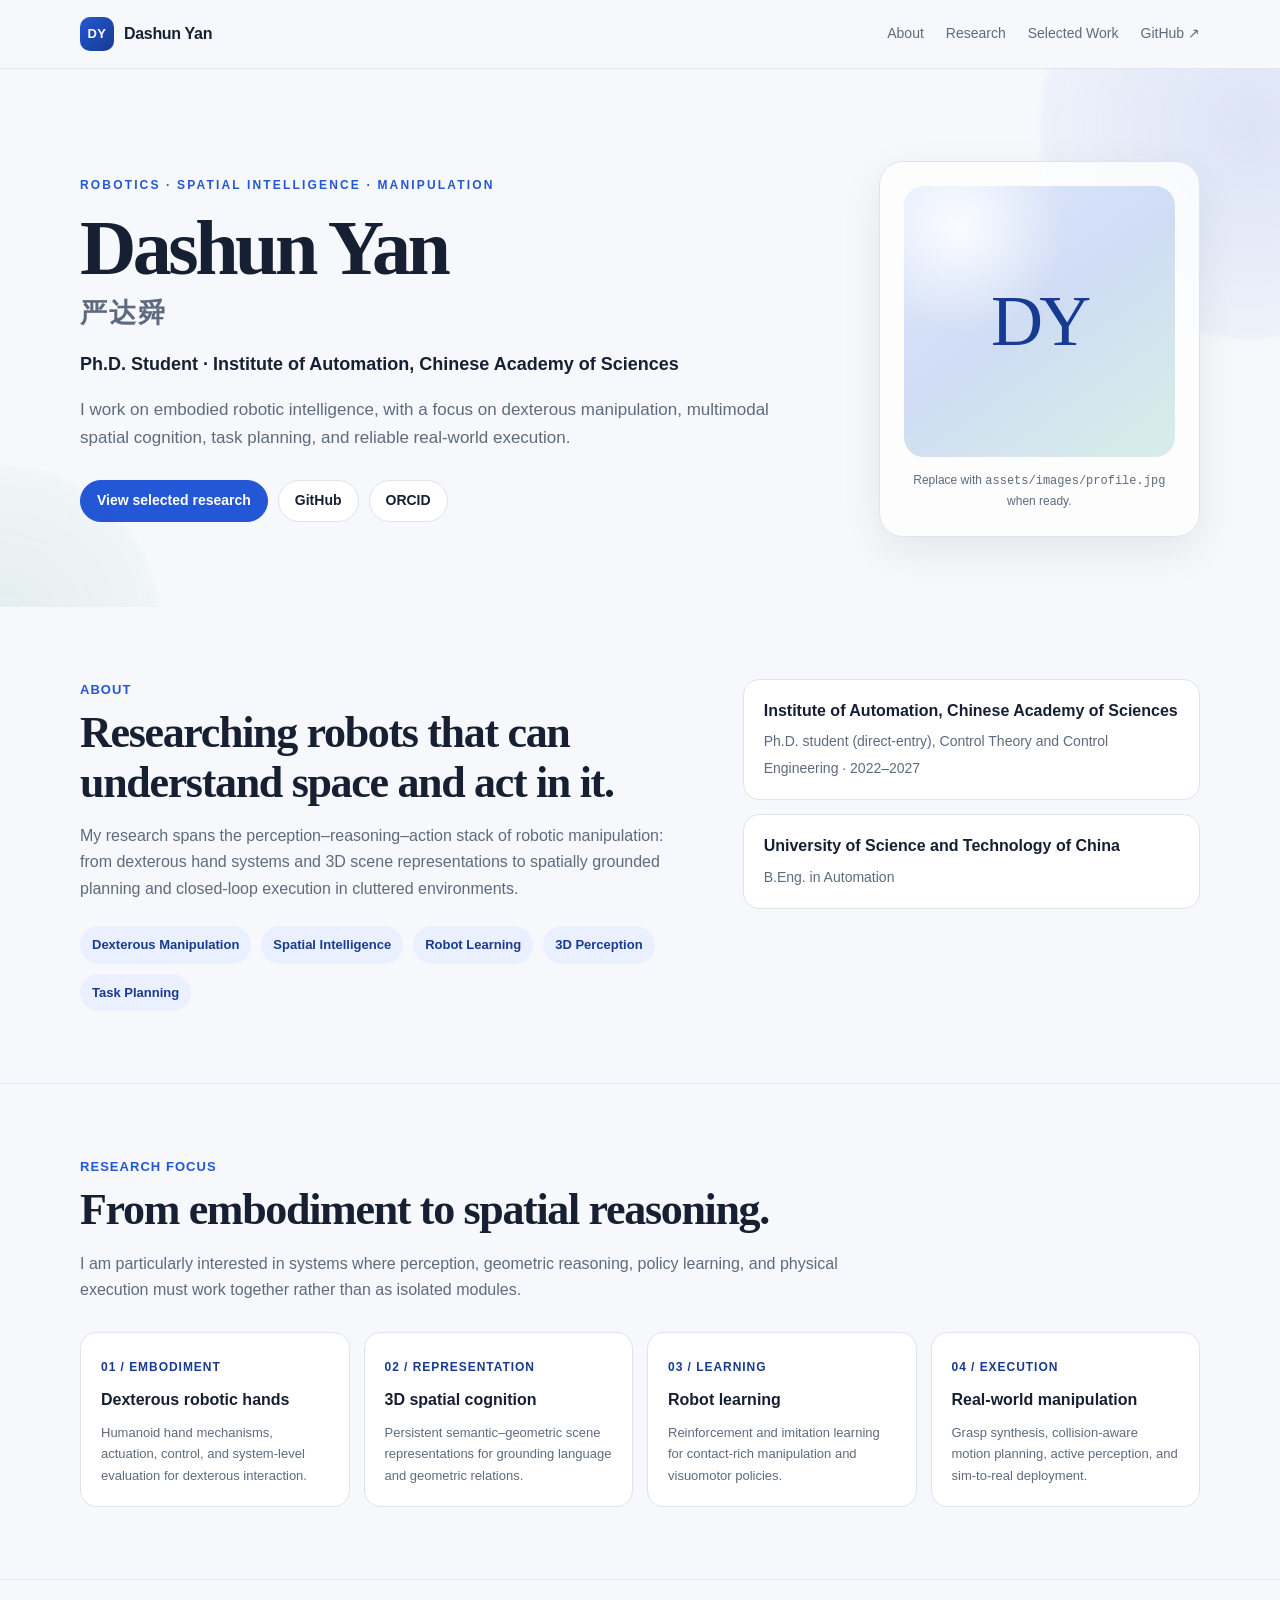
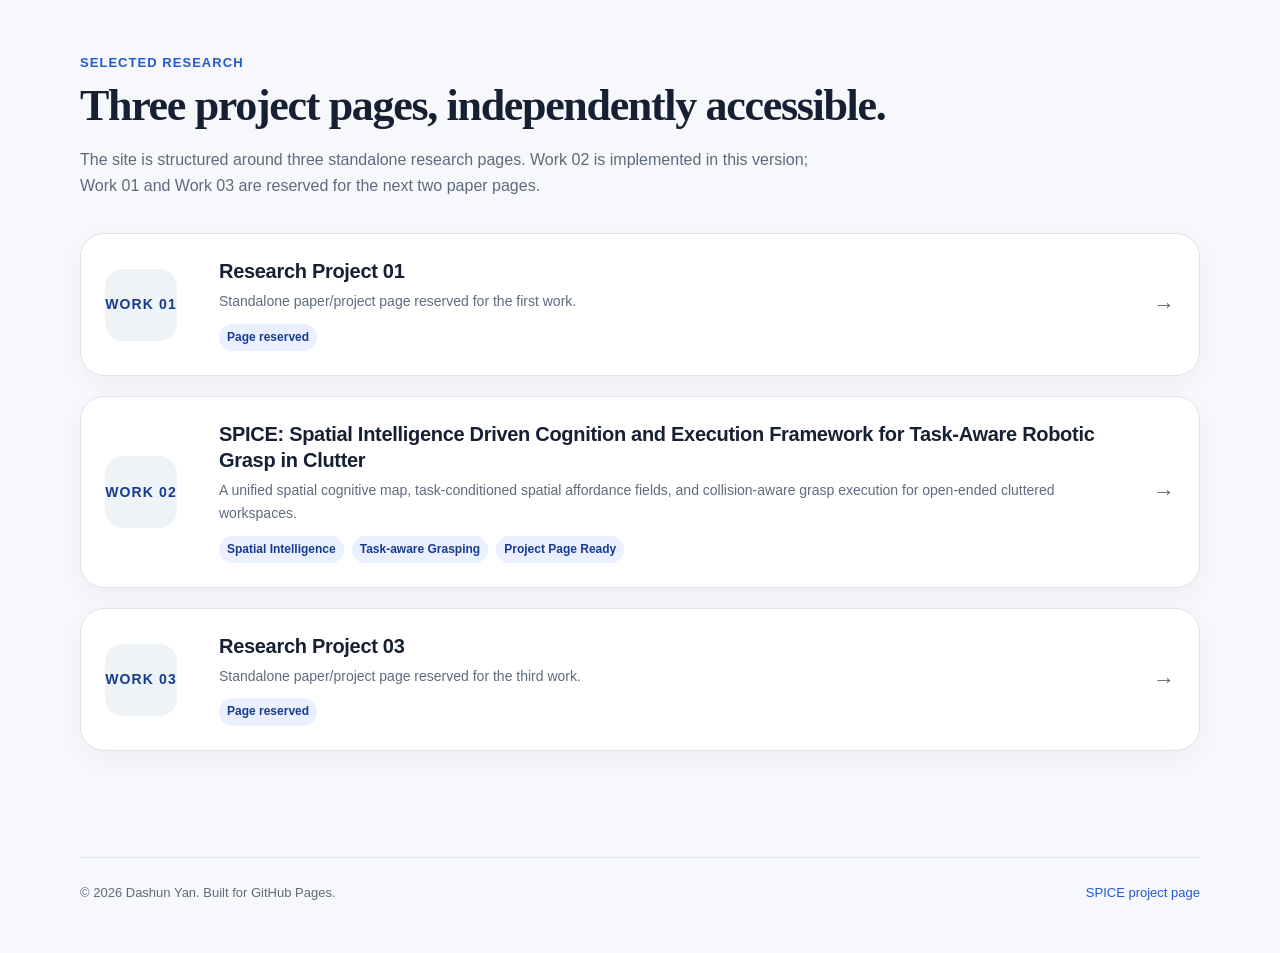
==== index.html @ dc166cf7 "Add files via upload Initial academic homepage deployment" ====
<!DOCTYPE html>
<html lang="en">
<head>
  <meta charset="UTF-8" />
  <meta name="viewport" content="width=device-width, initial-scale=1.0" />

  <!-- Temporary: prevent search engine indexing during anonymous review -->
  <meta name="robots" content="noindex, nofollow">

  <meta name="description" content="Dashun Yan — research in dexterous manipulation, spatial intelligence, and robot learning." />
  <meta name="theme-color" content="#f6f8fb" />
  <title>Dashun Yan | Academic Homepage</title>
  <link rel="stylesheet" href="./assets/css/site.css" />
</head>
<body>
  <a class="skip-link" href="#main">Skip to content</a>

  <header class="site-nav">
    <div class="container nav-inner">
      <a class="brand" href="./" aria-label="Dashun Yan homepage">
        <span class="brand-mark">DY</span>
        <span>Dashun Yan</span>
      </a>
      <nav class="nav-links" aria-label="Primary navigation">
        <a href="#about">About</a>
        <a href="#research">Research</a>
        <a href="#works">Selected Work</a>
        <a class="keep-mobile" href="https://github.com/empty917" target="_blank" rel="noreferrer">GitHub ↗</a>
      </nav>
    </div>
  </header>

  <main id="main">
    <section class="hero">
      <div class="container hero-grid">
        <div>
          <p class="eyebrow">Robotics · Spatial Intelligence · Manipulation</p>
          <h1>Dashun Yan <span class="cn">严达舜</span></h1>
          <p class="hero-role">Ph.D. Student · Institute of Automation, Chinese Academy of Sciences</p>
          <p class="hero-copy">
            I work on embodied robotic intelligence, with a focus on dexterous manipulation,
            multimodal spatial cognition, task planning, and reliable real-world execution.
          </p>
          <div class="hero-actions">
            <a class="button primary" href="#works">View selected research</a>
            <a class="button" href="https://github.com/empty917" target="_blank" rel="noreferrer">GitHub</a>
            <a class="button" href="https://orcid.org/0009-0000-4304-4343" target="_blank" rel="noreferrer">ORCID</a>
          </div>
        </div>
        <aside class="hero-card" aria-label="Profile image placeholder">
          <div class="profile-placeholder" aria-hidden="true">DY</div>
          <small>Replace with <code>assets/images/profile.jpg</code> when ready.</small>
        </aside>
      </div>
    </section>

    <section class="section" id="about">
      <div class="container two-col">
        <div>
          <p class="section-kicker">About</p>
          <h2>Researching robots that can understand space and act in it.</h2>
          <p class="section-intro">
            My research spans the perception–reasoning–action stack of robotic manipulation:
            from dexterous hand systems and 3D scene representations to spatially grounded planning
            and closed-loop execution in cluttered environments.
          </p>
          <div class="pill-row" aria-label="Research interests">
            <span class="pill">Dexterous Manipulation</span>
            <span class="pill">Spatial Intelligence</span>
            <span class="pill">Robot Learning</span>
            <span class="pill">3D Perception</span>
            <span class="pill">Task Planning</span>
          </div>
        </div>
        <div class="info-list" aria-label="Education">
          <div class="info-item">
            <strong>Institute of Automation, Chinese Academy of Sciences</strong>
            <span>Ph.D. student (direct-entry), Control Theory and Control Engineering · 2022–2027</span>
          </div>
          <div class="info-item">
            <strong>University of Science and Technology of China</strong>
            <span>B.Eng. in Automation</span>
          </div>
        </div>
      </div>
    </section>

    <section class="section" id="research">
      <div class="container">
        <p class="section-kicker">Research focus</p>
        <h2>From embodiment to spatial reasoning.</h2>
        <p class="section-intro">
          I am particularly interested in systems where perception, geometric reasoning, policy learning,
          and physical execution must work together rather than as isolated modules.
        </p>
        <div class="module-grid">
          <article class="module-card">
            <span class="tag">01 / EMBODIMENT</span>
            <h3>Dexterous robotic hands</h3>
            <p>Humanoid hand mechanisms, actuation, control, and system-level evaluation for dexterous interaction.</p>
          </article>
          <article class="module-card">
            <span class="tag">02 / REPRESENTATION</span>
            <h3>3D spatial cognition</h3>
            <p>Persistent semantic–geometric scene representations for grounding language and geometric relations.</p>
          </article>
          <article class="module-card">
            <span class="tag">03 / LEARNING</span>
            <h3>Robot learning</h3>
            <p>Reinforcement and imitation learning for contact-rich manipulation and visuomotor policies.</p>
          </article>
          <article class="module-card">
            <span class="tag">04 / EXECUTION</span>
            <h3>Real-world manipulation</h3>
            <p>Grasp synthesis, collision-aware motion planning, active perception, and sim-to-real deployment.</p>
          </article>
        </div>
      </div>
    </section>

    <section class="section" id="works">
      <div class="container">
        <p class="section-kicker">Selected research</p>
        <h2>Three project pages, independently accessible.</h2>
        <p class="section-intro">
          The site is structured around three standalone research pages. Work 02 is implemented in this version;
          Work 01 and Work 03 are reserved for the next two paper pages.
        </p>

        <div class="work-grid">
          <a class="work-card" href="./projects/work1/">
            <div class="work-index">WORK 01</div>
            <div>
              <h3>Research Project 01</h3>
              <p>Standalone paper/project page reserved for the first work.</p>
              <div class="work-meta"><span>Page reserved</span></div>
            </div>
            <div class="arrow">→</div>
          </a>

          <a class="work-card" href="./projects/spice/">
            <div class="work-index">WORK 02</div>
            <div>
              <h3>SPICE: Spatial Intelligence Driven Cognition and Execution Framework for Task-Aware Robotic Grasp in Clutter</h3>
              <p>A unified spatial cognitive map, task-conditioned spatial affordance fields, and collision-aware grasp execution for open-ended cluttered workspaces.</p>
              <div class="work-meta"><span>Spatial Intelligence</span><span>Task-aware Grasping</span><span>Project Page Ready</span></div>
            </div>
            <div class="arrow">→</div>
          </a>

          <a class="work-card" href="./projects/work3/">
            <div class="work-index">WORK 03</div>
            <div>
              <h3>Research Project 03</h3>
              <p>Standalone paper/project page reserved for the third work.</p>
              <div class="work-meta"><span>Page reserved</span></div>
            </div>
            <div class="arrow">→</div>
          </a>
        </div>
      </div>
    </section>
  </main>

  <footer>
    <div class="container footer-row">
      <span>© <span data-year></span> Dashun Yan. Built for GitHub Pages.</span>
      <span><a href="./projects/spice/">SPICE project page</a></span>
    </div>
  </footer>
  <script src="./assets/js/site.js"></script>
</body>
</html>
---- assets/css/site.css ----
:root {
  --bg: #f6f8fb;
  --surface: #ffffff;
  --surface-soft: #eef3f8;
  --text: #172033;
  --muted: #5e6b7e;
  --line: #dce4ee;
  --accent: #2457d6;
  --accent-2: #173b91;
  --accent-soft: #eaf0ff;
  --success: #167a63;
  --shadow: 0 14px 40px rgba(23, 32, 51, 0.08);
  --radius-lg: 24px;
  --radius-md: 16px;
  --radius-sm: 11px;
  --container: 1120px;
}

* { box-sizing: border-box; }
html { scroll-behavior: smooth; }
body {
  margin: 0;
  font-family: Inter, ui-sans-serif, -apple-system, BlinkMacSystemFont, "Segoe UI", Roboto, Helvetica, Arial, sans-serif;
  color: var(--text);
  background: var(--bg);
  line-height: 1.65;
  -webkit-font-smoothing: antialiased;
}
img, video { max-width: 100%; }
a { color: inherit; }
button, input, textarea, select { font: inherit; }

.container {
  width: min(calc(100% - 40px), var(--container));
  margin: 0 auto;
}

.skip-link {
  position: absolute;
  left: -9999px;
  top: auto;
}
.skip-link:focus {
  left: 16px;
  top: 16px;
  z-index: 9999;
  background: var(--surface);
  padding: 10px 14px;
  border-radius: 8px;
  box-shadow: var(--shadow);
}

.site-nav {
  position: sticky;
  top: 0;
  z-index: 100;
  backdrop-filter: blur(16px);
  -webkit-backdrop-filter: blur(16px);
  background: rgba(246, 248, 251, 0.84);
  border-bottom: 1px solid rgba(220, 228, 238, 0.88);
}
.nav-inner {
  min-height: 68px;
  display: flex;
  align-items: center;
  justify-content: space-between;
  gap: 20px;
}
.brand {
  display: inline-flex;
  align-items: center;
  gap: 10px;
  text-decoration: none;
  font-weight: 760;
  letter-spacing: -0.02em;
}
.brand-mark {
  width: 34px;
  height: 34px;
  display: grid;
  place-items: center;
  border-radius: 10px;
  color: white;
  background: linear-gradient(135deg, var(--accent), var(--accent-2));
  font-size: 13px;
  letter-spacing: 0.04em;
}
.nav-links {
  display: flex;
  align-items: center;
  gap: 22px;
  font-size: 14px;
  color: var(--muted);
}
.nav-links a { text-decoration: none; }
.nav-links a:hover { color: var(--text); }

.hero {
  position: relative;
  overflow: hidden;
  padding: 92px 0 70px;
}
.hero::before,
.hero::after {
  content: "";
  position: absolute;
  border-radius: 999px;
  filter: blur(2px);
  pointer-events: none;
}
.hero::before {
  width: 420px;
  height: 420px;
  right: -180px;
  top: -150px;
  background: radial-gradient(circle, rgba(36,87,214,.12), rgba(36,87,214,0));
}
.hero::after {
  width: 320px;
  height: 320px;
  left: -160px;
  bottom: -180px;
  background: radial-gradient(circle, rgba(22,122,99,.08), rgba(22,122,99,0));
}
.hero-grid {
  position: relative;
  display: grid;
  grid-template-columns: minmax(0, 1.6fr) minmax(260px, .7fr);
  gap: 64px;
  align-items: center;
}
.eyebrow {
  margin: 0 0 14px;
  text-transform: uppercase;
  font-size: 12px;
  font-weight: 800;
  letter-spacing: .18em;
  color: var(--accent);
}
.hero h1 {
  margin: 0;
  font-family: Georgia, "Times New Roman", serif;
  font-size: clamp(46px, 6.2vw, 78px);
  line-height: .98;
  letter-spacing: -.045em;
  font-weight: 700;
}
.hero h1 .cn {
  display: block;
  margin-top: 14px;
  font-family: Inter, ui-sans-serif, sans-serif;
  font-size: .34em;
  letter-spacing: .08em;
  color: var(--muted);
  font-weight: 650;
}
.hero-role {
  margin: 24px 0 0;
  font-size: 18px;
  color: var(--text);
  font-weight: 620;
}
.hero-copy {
  max-width: 720px;
  margin: 16px 0 0;
  color: var(--muted);
  font-size: 17px;
}
.hero-actions {
  display: flex;
  flex-wrap: wrap;
  gap: 10px;
  margin-top: 28px;
}
.button {
  display: inline-flex;
  align-items: center;
  justify-content: center;
  gap: 8px;
  min-height: 42px;
  padding: 0 16px;
  border-radius: 999px;
  border: 1px solid var(--line);
  background: var(--surface);
  color: var(--text);
  text-decoration: none;
  font-size: 14px;
  font-weight: 650;
  transition: transform .18s ease, box-shadow .18s ease, border-color .18s ease;
}
.button:hover {
  transform: translateY(-1px);
  box-shadow: 0 8px 24px rgba(23,32,51,.08);
  border-color: #c6d2e0;
}
.button.primary {
  color: white;
  border-color: var(--accent);
  background: var(--accent);
}
.hero-card {
  padding: 24px;
  border: 1px solid var(--line);
  border-radius: var(--radius-lg);
  background: rgba(255,255,255,.8);
  box-shadow: var(--shadow);
}
.profile-placeholder {
  aspect-ratio: 1;
  display: grid;
  place-items: center;
  border-radius: 20px;
  background:
    radial-gradient(circle at 20% 15%, rgba(255,255,255,.88), transparent 34%),
    linear-gradient(145deg, #dfe9ff, #cfdcf3 48%, #d8eee8);
  color: var(--accent-2);
  font-family: Georgia, "Times New Roman", serif;
  font-size: 72px;
  letter-spacing: -.05em;
  user-select: none;
}
.hero-card small {
  display: block;
  margin-top: 14px;
  color: var(--muted);
  font-size: 12px;
  text-align: center;
}

.section { padding: 72px 0; }
.section + .section { border-top: 1px solid rgba(220,228,238,.82); }
.section-kicker {
  color: var(--accent);
  font-weight: 760;
  font-size: 13px;
  letter-spacing: .08em;
  text-transform: uppercase;
  margin: 0 0 8px;
}
.section h2 {
  margin: 0;
  font-family: Georgia, "Times New Roman", serif;
  font-size: clamp(32px, 4vw, 44px);
  letter-spacing: -.03em;
  line-height: 1.12;
}
.section-intro {
  max-width: 760px;
  margin: 16px 0 0;
  color: var(--muted);
  font-size: 16px;
}

.pill-row {
  display: flex;
  flex-wrap: wrap;
  gap: 10px;
  margin-top: 24px;
}
.pill {
  padding: 8px 12px;
  border-radius: 999px;
  background: var(--accent-soft);
  color: var(--accent-2);
  font-size: 13px;
  font-weight: 680;
}

.two-col {
  display: grid;
  grid-template-columns: 1.15fr .85fr;
  gap: 44px;
  align-items: start;
}
.info-list {
  display: grid;
  gap: 14px;
}
.info-item {
  padding: 18px 20px;
  border: 1px solid var(--line);
  background: var(--surface);
  border-radius: var(--radius-md);
}
.info-item strong { display: block; margin-bottom: 4px; }
.info-item span { color: var(--muted); font-size: 14px; }

.work-grid {
  display: grid;
  gap: 20px;
  margin-top: 34px;
}
.work-card {
  display: grid;
  grid-template-columns: 92px 1fr auto;
  gap: 22px;
  align-items: center;
  padding: 24px;
  background: var(--surface);
  border: 1px solid var(--line);
  border-radius: var(--radius-lg);
  box-shadow: 0 8px 26px rgba(23,32,51,.04);
  text-decoration: none;
  transition: transform .18s ease, box-shadow .18s ease, border-color .18s ease;
}
.work-card:hover {
  transform: translateY(-2px);
  border-color: #b9c8db;
  box-shadow: var(--shadow);
}
.work-index {
  width: 72px;
  height: 72px;
  display: grid;
  place-items: center;
  border-radius: 18px;
  background: var(--surface-soft);
  color: var(--accent-2);
  font-weight: 820;
  font-size: 14px;
  letter-spacing: .08em;
}
.work-card h3 {
  margin: 0 0 6px;
  font-size: 20px;
  line-height: 1.3;
  letter-spacing: -.015em;
}
.work-card p {
  margin: 0;
  color: var(--muted);
  font-size: 14px;
}
.work-meta {
  display: flex;
  flex-wrap: wrap;
  gap: 8px;
  margin-top: 10px;
}
.work-meta span {
  font-size: 12px;
  color: var(--accent-2);
  background: var(--accent-soft);
  border-radius: 999px;
  padding: 4px 8px;
  font-weight: 680;
}
.arrow {
  font-size: 22px;
  color: var(--muted);
}

footer {
  padding: 34px 0 50px;
  color: var(--muted);
  font-size: 13px;
}
.footer-row {
  display: flex;
  justify-content: space-between;
  align-items: center;
  gap: 20px;
  border-top: 1px solid var(--line);
  padding-top: 24px;
}
.footer-row a { color: var(--accent); text-decoration: none; }

/* Project pages */
.project-page { background: #f8fafc; }
.project-hero {
  padding: 76px 0 42px;
  text-align: center;
}
.project-hero .project-label {
  color: var(--accent);
  text-transform: uppercase;
  letter-spacing: .16em;
  font-size: 12px;
  font-weight: 800;
}
.project-title {
  max-width: 980px;
  margin: 16px auto 0;
  font-family: Georgia, "Times New Roman", serif;
  font-size: clamp(40px, 5.5vw, 68px);
  line-height: 1.02;
  letter-spacing: -.045em;
}
.project-subtitle {
  max-width: 820px;
  margin: 20px auto 0;
  color: var(--muted);
  font-size: 18px;
}
.project-authors {
  margin: 20px auto 0;
  font-size: 15px;
  color: var(--text);
  font-weight: 650;
}
.project-links {
  margin-top: 24px;
  display: flex;
  flex-wrap: wrap;
  justify-content: center;
  gap: 10px;
}

.figure-card {
  margin-top: 32px;
  padding: 14px;
  background: var(--surface);
  border: 1px solid var(--line);
  border-radius: var(--radius-lg);
  box-shadow: var(--shadow);
}
.figure-card img {
  display: block;
  width: 100%;
  border-radius: 14px;
  background: white;
  cursor: zoom-in;
}
.figure-caption {
  margin: 12px 4px 2px;
  font-size: 13px;
  color: var(--muted);
}

.metric-grid {
  display: grid;
  grid-template-columns: repeat(4, minmax(0,1fr));
  gap: 14px;
  margin-top: 28px;
}
.metric {
  padding: 20px;
  border-radius: var(--radius-md);
  border: 1px solid var(--line);
  background: var(--surface);
}
.metric strong {
  display: block;
  color: var(--accent-2);
  font-size: 30px;
  letter-spacing: -.035em;
  line-height: 1;
}
.metric span {
  display: block;
  margin-top: 8px;
  font-size: 12px;
  color: var(--muted);
  text-transform: uppercase;
  letter-spacing: .08em;
  font-weight: 720;
}

.module-grid {
  display: grid;
  grid-template-columns: repeat(4, minmax(0,1fr));
  gap: 14px;
  margin-top: 28px;
}
.module-card {
  padding: 20px;
  border-radius: var(--radius-md);
  border: 1px solid var(--line);
  background: var(--surface);
}
.module-card .tag {
  display: inline-block;
  margin-bottom: 10px;
  color: var(--accent-2);
  font-size: 12px;
  font-weight: 800;
  letter-spacing: .08em;
}
.module-card h3 { margin: 0 0 8px; font-size: 16px; }
.module-card p { margin: 0; color: var(--muted); font-size: 13px; }

.split-content {
  display: grid;
  grid-template-columns: minmax(0, 1fr) minmax(0, 1fr);
  gap: 28px;
  align-items: center;
  margin-top: 28px;
}
.split-content .copy p { color: var(--muted); }

.video-grid {
  display: grid;
  gap: 14px;
  margin-top: 28px;
}
.video-grid.cols-3 { grid-template-columns: repeat(3, minmax(0, 1fr)); }
.video-grid.cols-4 { grid-template-columns: repeat(4, minmax(0, 1fr)); }
.video-grid.cols-2 { grid-template-columns: repeat(2, minmax(0, 1fr)); }
.video-card {
  position: relative;
  min-width: 0;
  overflow: hidden;
  border: 1px solid var(--line);
  background: #111827;
  border-radius: 14px;
  aspect-ratio: 16 / 10;
}
.video-card video {
  display: block;
  width: 100%;
  height: 100%;
  object-fit: cover;
  background: #111827;
}
.video-placeholder {
  position: absolute;
  inset: 0;
  display: flex;
  flex-direction: column;
  align-items: center;
  justify-content: center;
  gap: 10px;
  padding: 18px;
  text-align: center;
  background:
    radial-gradient(circle at 20% 10%, rgba(56,92,184,.35), transparent 32%),
    linear-gradient(145deg, #1b2435, #111827);
  color: #e7edf7;
  pointer-events: none;
}
.video-placeholder .play {
  width: 44px;
  height: 44px;
  display: grid;
  place-items: center;
  border-radius: 999px;
  border: 1px solid rgba(255,255,255,.2);
  background: rgba(255,255,255,.08);
  font-size: 15px;
}
.video-placeholder strong { font-size: 13px; }
.video-placeholder small { color: #aeb9cc; font-size: 11px; }
.video-card.has-video .video-placeholder { display: none; }
.video-card.has-video { background: black; }
.video-card figcaption {
  position: absolute;
  left: 10px;
  right: 10px;
  bottom: 10px;
  padding: 6px 8px;
  border-radius: 8px;
  background: rgba(0,0,0,.54);
  color: white;
  font-size: 11px;
  opacity: 0;
  transition: opacity .18s ease;
  pointer-events: none;
}
.video-card.has-video:hover figcaption { opacity: 1; }

.note-box {
  margin-top: 20px;
  padding: 16px 18px;
  border-left: 3px solid var(--accent);
  border-radius: 0 var(--radius-sm) var(--radius-sm) 0;
  background: var(--accent-soft);
  color: #3b4a64;
  font-size: 13px;
}

.lightbox {
  position: fixed;
  inset: 0;
  z-index: 999;
  display: none;
  align-items: center;
  justify-content: center;
  padding: 24px;
  background: rgba(7, 12, 22, .9);
}
.lightbox.open { display: flex; }
.lightbox img {
  max-width: min(96vw, 1800px);
  max-height: 90vh;
  object-fit: contain;
  border-radius: 10px;
  background: white;
}
.lightbox-close {
  position: absolute;
  right: 24px;
  top: 20px;
  width: 42px;
  height: 42px;
  border: 1px solid rgba(255,255,255,.25);
  border-radius: 999px;
  background: rgba(255,255,255,.08);
  color: white;
  cursor: pointer;
}

.coming-soon {
  min-height: calc(100vh - 68px);
  display: grid;
  place-items: center;
  text-align: center;
  padding: 60px 20px;
}
.coming-soon-inner {
  max-width: 680px;
  padding: 40px;
  border: 1px solid var(--line);
  border-radius: var(--radius-lg);
  background: var(--surface);
  box-shadow: var(--shadow);
}
.coming-soon h1 {
  margin: 10px 0 14px;
  font-family: Georgia, "Times New Roman", serif;
  font-size: clamp(38px, 5vw, 56px);
  letter-spacing: -.04em;
}
.coming-soon p { color: var(--muted); }

@media (max-width: 900px) {
  .hero-grid { grid-template-columns: 1fr; gap: 34px; }
  .hero-card { max-width: 340px; }
  .two-col, .split-content { grid-template-columns: 1fr; }
  .module-grid, .metric-grid { grid-template-columns: repeat(2, minmax(0,1fr)); }
  .video-grid.cols-4 { grid-template-columns: repeat(2, minmax(0,1fr)); }
}

@media (max-width: 680px) {
  .container { width: min(calc(100% - 28px), var(--container)); }
  .nav-links a:not(.keep-mobile) { display: none; }
  .hero { padding-top: 68px; }
  .hero h1 { font-size: 50px; }
  .section { padding: 56px 0; }
  .work-card { grid-template-columns: 64px 1fr; gap: 16px; padding: 18px; }
  .work-index { width: 58px; height: 58px; border-radius: 14px; }
  .work-card .arrow { display: none; }
  .module-grid, .metric-grid { grid-template-columns: 1fr 1fr; }
  .video-grid.cols-3, .video-grid.cols-4, .video-grid.cols-2 { grid-template-columns: 1fr; }
  .project-hero { padding-top: 58px; }
  .footer-row { flex-direction: column; align-items: flex-start; }
}

@media (prefers-reduced-motion: reduce) {
  *, *::before, *::after { scroll-behavior: auto !important; transition: none !important; }
}
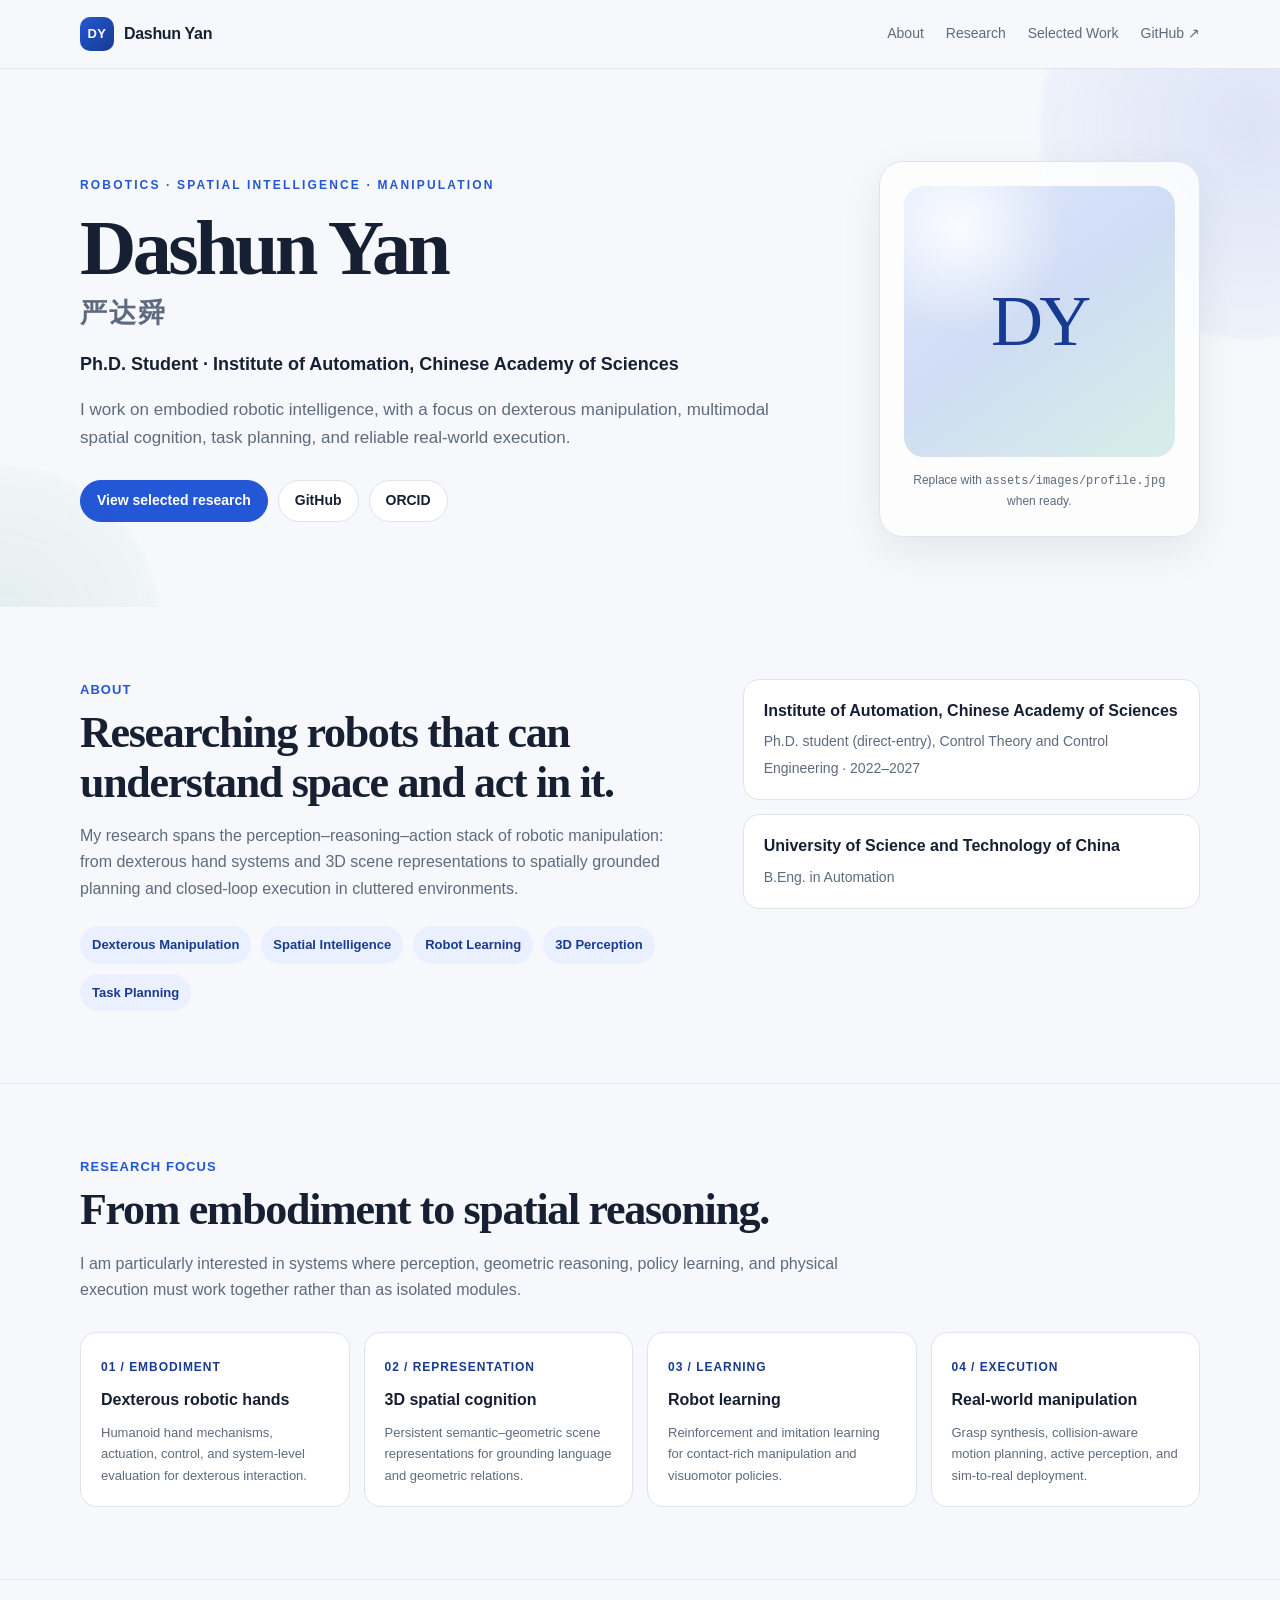
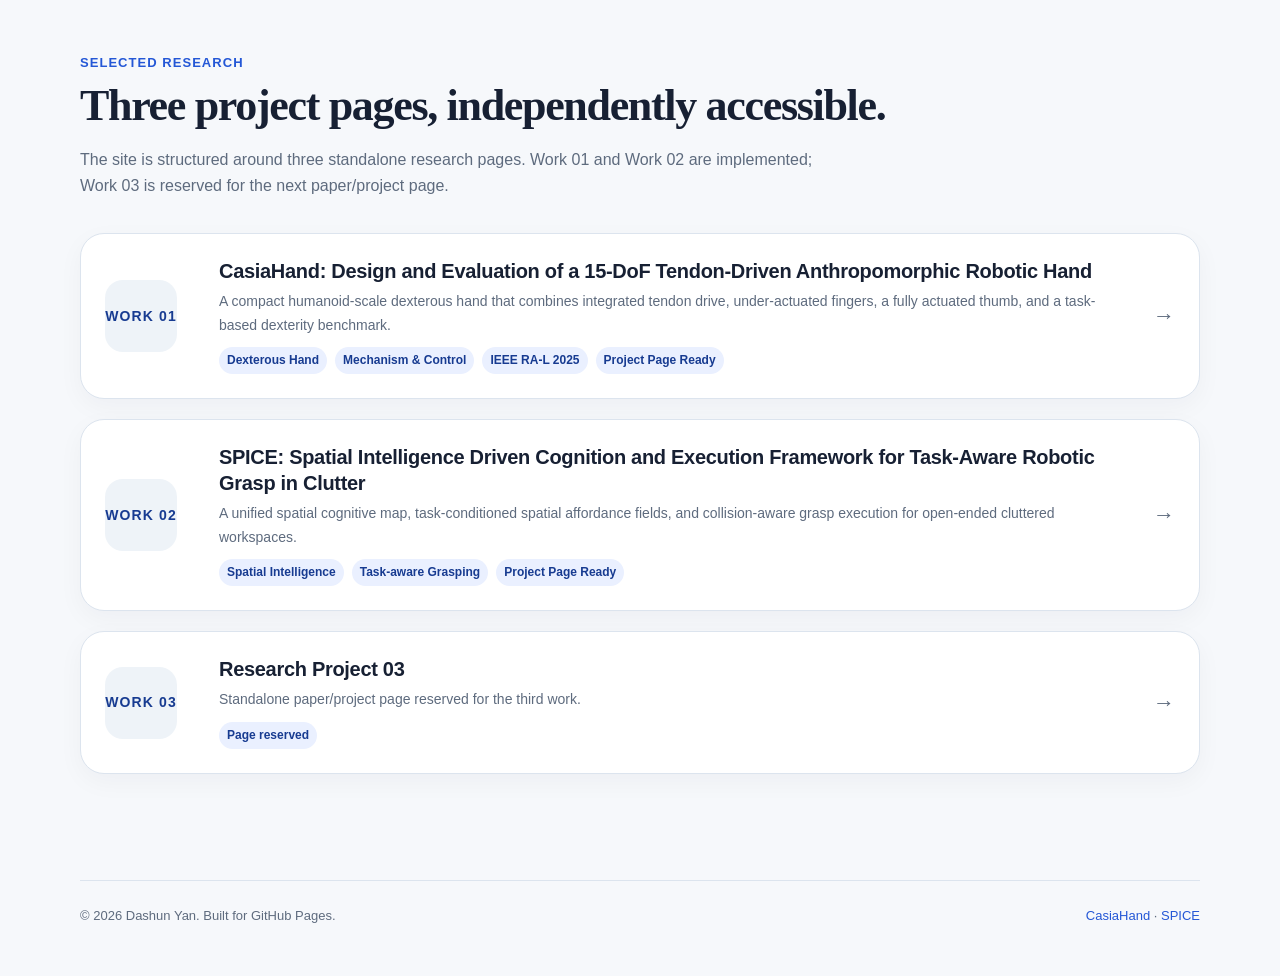
==== commit da880c95: "Add files via upload academic_homepage_v2" ====
--- a/index.html
+++ b/index.html
@@ -3,10 +3,6 @@
 <head>
   <meta charset="UTF-8" />
   <meta name="viewport" content="width=device-width, initial-scale=1.0" />
-
-  <!-- Temporary: prevent search engine indexing during anonymous review -->
-  <meta name="robots" content="noindex, nofollow">
-
   <meta name="description" content="Dashun Yan — research in dexterous manipulation, spatial intelligence, and robot learning." />
   <meta name="theme-color" content="#f6f8fb" />
   <title>Dashun Yan | Academic Homepage</title>
@@ -123,17 +119,17 @@
         <p class="section-kicker">Selected research</p>
         <h2>Three project pages, independently accessible.</h2>
         <p class="section-intro">
-          The site is structured around three standalone research pages. Work 02 is implemented in this version;
-          Work 01 and Work 03 are reserved for the next two paper pages.
+          The site is structured around three standalone research pages. Work 01 and Work 02 are implemented;
+          Work 03 is reserved for the next paper/project page.
         </p>
 
         <div class="work-grid">
           <a class="work-card" href="./projects/work1/">
             <div class="work-index">WORK 01</div>
             <div>
-              <h3>Research Project 01</h3>
-              <p>Standalone paper/project page reserved for the first work.</p>
-              <div class="work-meta"><span>Page reserved</span></div>
+              <h3>CasiaHand: Design and Evaluation of a 15-DoF Tendon-Driven Anthropomorphic Robotic Hand</h3>
+              <p>A compact humanoid-scale dexterous hand that combines integrated tendon drive, under-actuated fingers, a fully actuated thumb, and a task-based dexterity benchmark.</p>
+              <div class="work-meta"><span>Dexterous Hand</span><span>Mechanism &amp; Control</span><span>IEEE RA-L 2025</span><span>Project Page Ready</span></div>
             </div>
             <div class="arrow">→</div>
           </a>
@@ -165,7 +161,7 @@
   <footer>
     <div class="container footer-row">
       <span>© <span data-year></span> Dashun Yan. Built for GitHub Pages.</span>
-      <span><a href="./projects/spice/">SPICE project page</a></span>
+      <span><a href="./projects/work1/">CasiaHand</a> · <a href="./projects/spice/">SPICE</a></span>
     </div>
   </footer>
   <script src="./assets/js/site.js"></script>
--- a/assets/css/site.css
+++ b/assets/css/site.css
@@ -648,3 +648,149 @@
 @media (prefers-reduced-motion: reduce) {
   *, *::before, *::after { scroll-behavior: auto !important; transition: none !important; }
 }
+
+
+/* v2: CasiaHand project page */
+.project-authors-long {
+  max-width: 1040px;
+  line-height: 1.55;
+  font-weight: 560;
+}
+.project-venue {
+  margin: 9px auto 0;
+  color: var(--muted);
+  font-size: 14px;
+  font-weight: 650;
+}
+.casia-hero {
+  background:
+    radial-gradient(circle at 12% 18%, rgba(36,87,214,.09), transparent 31%),
+    radial-gradient(circle at 88% 8%, rgba(22,122,99,.07), transparent 28%);
+}
+.metric-grid.five { grid-template-columns: repeat(5, minmax(0, 1fr)); }
+.hero-figure-grid,
+.control-media-grid {
+  display: grid;
+  grid-template-columns: repeat(2, minmax(0, 1fr));
+  gap: 18px;
+  margin-top: 28px;
+  align-items: stretch;
+}
+.hero-figure-grid .figure-card,
+.control-media-grid .figure-card { margin-top: 0; }
+.hero-figure-grid .figure-card img {
+  height: 340px;
+  object-fit: contain;
+}
+.control-media-grid .figure-card img {
+  height: 250px;
+  object-fit: contain;
+}
+.feature-grid {
+  display: grid;
+  gap: 14px;
+  margin-top: 28px;
+}
+.feature-grid.three { grid-template-columns: repeat(3, minmax(0, 1fr)); }
+.feature-card {
+  padding: 22px;
+  border: 1px solid var(--line);
+  border-radius: var(--radius-md);
+  background: var(--surface);
+}
+.feature-card .tag {
+  display: inline-block;
+  margin-bottom: 10px;
+  color: var(--accent-2);
+  font-size: 12px;
+  font-weight: 800;
+  letter-spacing: .08em;
+}
+.feature-card h3 { margin: 0 0 8px; font-size: 17px; }
+.feature-card p { margin: 0; color: var(--muted); font-size: 13px; }
+.project-split .copy p:first-child { margin-top: 0; }
+.project-split .copy p:last-child { margin-bottom: 0; }
+.eval-block {
+  margin-top: 36px;
+  padding: 28px;
+  border: 1px solid var(--line);
+  border-radius: var(--radius-lg);
+  background: rgba(255,255,255,.76);
+  box-shadow: 0 8px 28px rgba(23,32,51,.035);
+}
+.eval-copy {
+  display: grid;
+  grid-template-columns: 52px minmax(0, 1fr);
+  gap: 18px;
+  align-items: start;
+}
+.eval-index {
+  width: 44px;
+  height: 44px;
+  display: grid;
+  place-items: center;
+  border-radius: 13px;
+  background: var(--accent-soft);
+  color: var(--accent-2);
+  font-weight: 840;
+  font-size: 15px;
+}
+.eval-copy h3 { margin: 0 0 8px; font-size: 23px; letter-spacing: -.02em; }
+.eval-copy p { max-width: 920px; margin: 0; color: var(--muted); }
+.result-chip-row {
+  display: flex;
+  flex-wrap: wrap;
+  gap: 8px;
+  margin-top: 14px;
+}
+.result-chip-row span {
+  padding: 5px 9px;
+  border-radius: 999px;
+  background: var(--surface-soft);
+  color: var(--accent-2);
+  font-size: 12px;
+  font-weight: 720;
+}
+.eval-media-grid {
+  display: grid;
+  grid-template-columns: minmax(0, 1.5fr) minmax(280px, .8fr);
+  gap: 16px;
+  margin-top: 22px;
+  align-items: center;
+}
+.eval-media-grid .figure-card { margin: 0; }
+.eval-media-grid .figure-card img {
+  width: 100%;
+  max-height: 430px;
+  object-fit: contain;
+}
+.video-card.eval-video { margin: 0; aspect-ratio: 16 / 11; }
+.publication-note { margin-top: 26px; }
+.citation-card {
+  margin-top: 24px;
+  padding: 24px;
+  border: 1px solid var(--line);
+  border-radius: var(--radius-md);
+  background: var(--surface);
+}
+.citation-card p { margin: 0 0 18px; color: var(--muted); }
+.video-card { margin: 0; }
+.figure-card { margin-left: 0; margin-right: 0; }
+
+@media (max-width: 1000px) {
+  .metric-grid.five { grid-template-columns: repeat(3, minmax(0, 1fr)); }
+  .feature-grid.three { grid-template-columns: 1fr 1fr; }
+  .eval-media-grid { grid-template-columns: 1fr; }
+  .video-card.eval-video { max-width: 700px; width: 100%; }
+}
+
+@media (max-width: 760px) {
+  .metric-grid.five { grid-template-columns: 1fr 1fr; }
+  .hero-figure-grid,
+  .control-media-grid,
+  .feature-grid.three { grid-template-columns: 1fr; }
+  .hero-figure-grid .figure-card img,
+  .control-media-grid .figure-card img { height: auto; }
+  .eval-block { padding: 20px; }
+  .eval-copy { grid-template-columns: 1fr; gap: 12px; }
+}
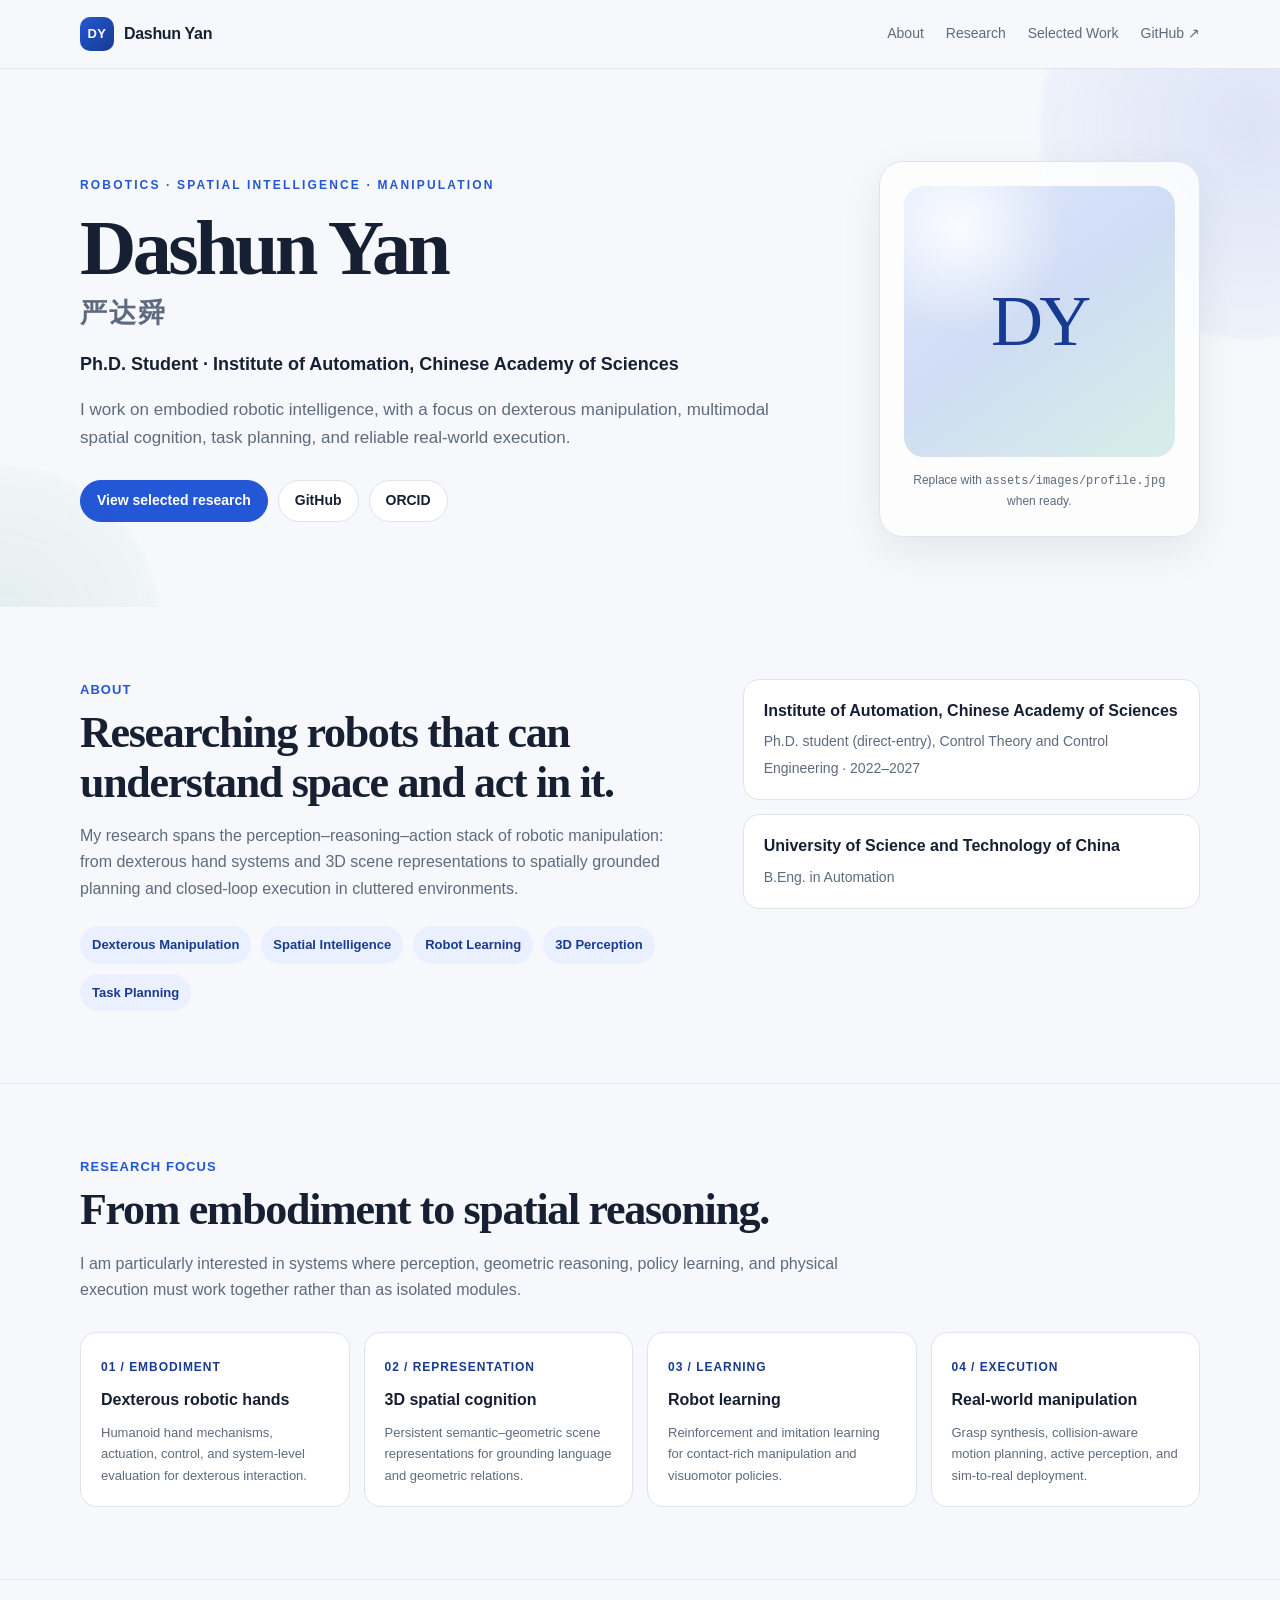
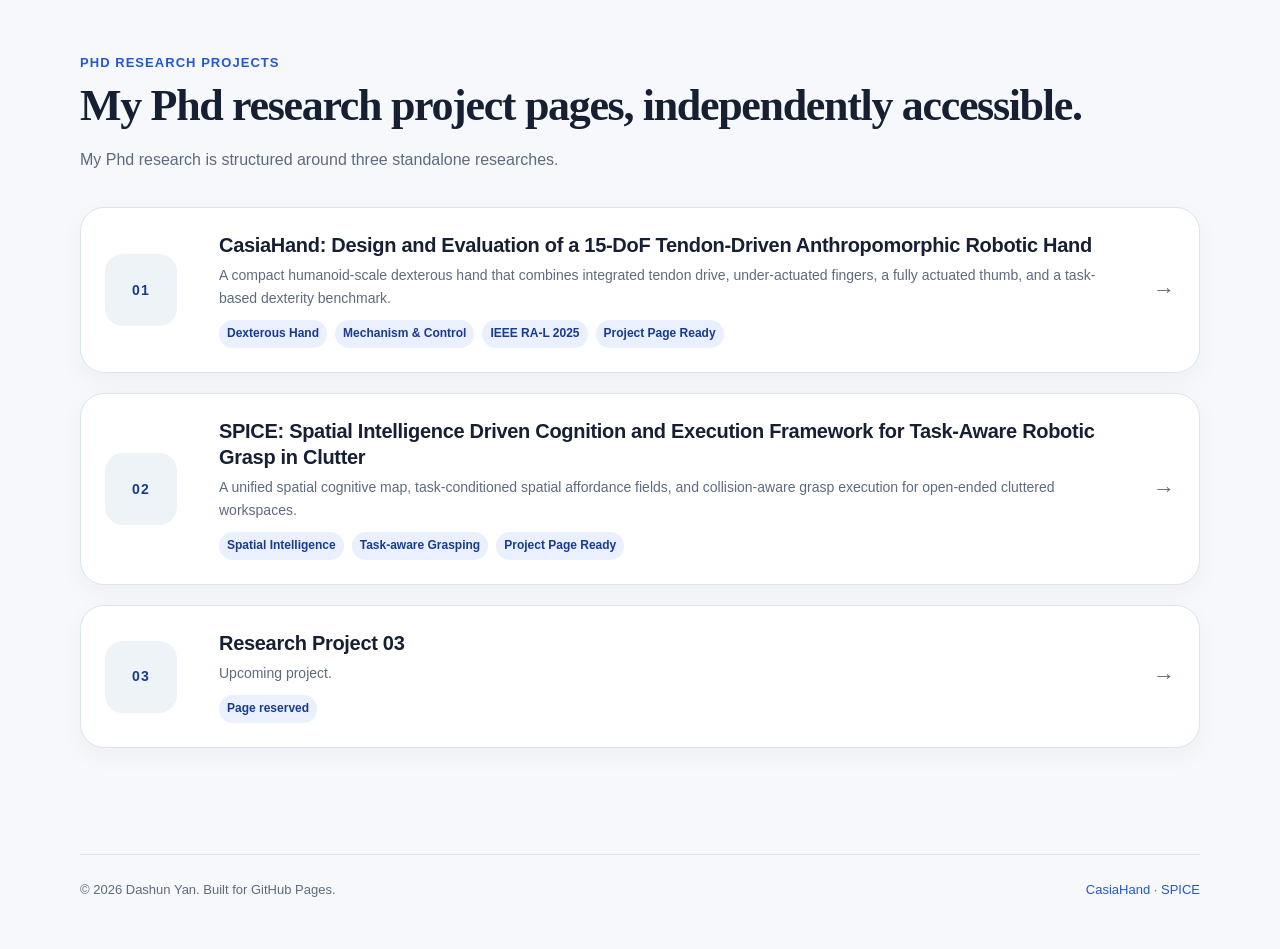
==== commit 87bbda2a: "Add files via upload" ====
--- a/index.html
+++ b/index.html
@@ -116,16 +116,15 @@
 
     <section class="section" id="works">
       <div class="container">
-        <p class="section-kicker">Selected research</p>
-        <h2>Three project pages, independently accessible.</h2>
+        <p class="section-kicker">Phd research projects</p>
+        <h2>My Phd research project pages, independently accessible.</h2>
         <p class="section-intro">
-          The site is structured around three standalone research pages. Work 01 and Work 02 are implemented;
-          Work 03 is reserved for the next paper/project page.
+          My Phd research is structured around three standalone researches.
         </p>
 
         <div class="work-grid">
           <a class="work-card" href="./projects/work1/">
-            <div class="work-index">WORK 01</div>
+            <div class="work-index">01</div>
             <div>
               <h3>CasiaHand: Design and Evaluation of a 15-DoF Tendon-Driven Anthropomorphic Robotic Hand</h3>
               <p>A compact humanoid-scale dexterous hand that combines integrated tendon drive, under-actuated fingers, a fully actuated thumb, and a task-based dexterity benchmark.</p>
@@ -135,7 +134,7 @@
           </a>
 
           <a class="work-card" href="./projects/spice/">
-            <div class="work-index">WORK 02</div>
+            <div class="work-index">02</div>
             <div>
               <h3>SPICE: Spatial Intelligence Driven Cognition and Execution Framework for Task-Aware Robotic Grasp in Clutter</h3>
               <p>A unified spatial cognitive map, task-conditioned spatial affordance fields, and collision-aware grasp execution for open-ended cluttered workspaces.</p>
@@ -145,10 +144,10 @@
           </a>
 
           <a class="work-card" href="./projects/work3/">
-            <div class="work-index">WORK 03</div>
+            <div class="work-index">03</div>
             <div>
               <h3>Research Project 03</h3>
-              <p>Standalone paper/project page reserved for the third work.</p>
+              <p>Upcoming project.</p>
               <div class="work-meta"><span>Page reserved</span></div>
             </div>
             <div class="arrow">→</div>
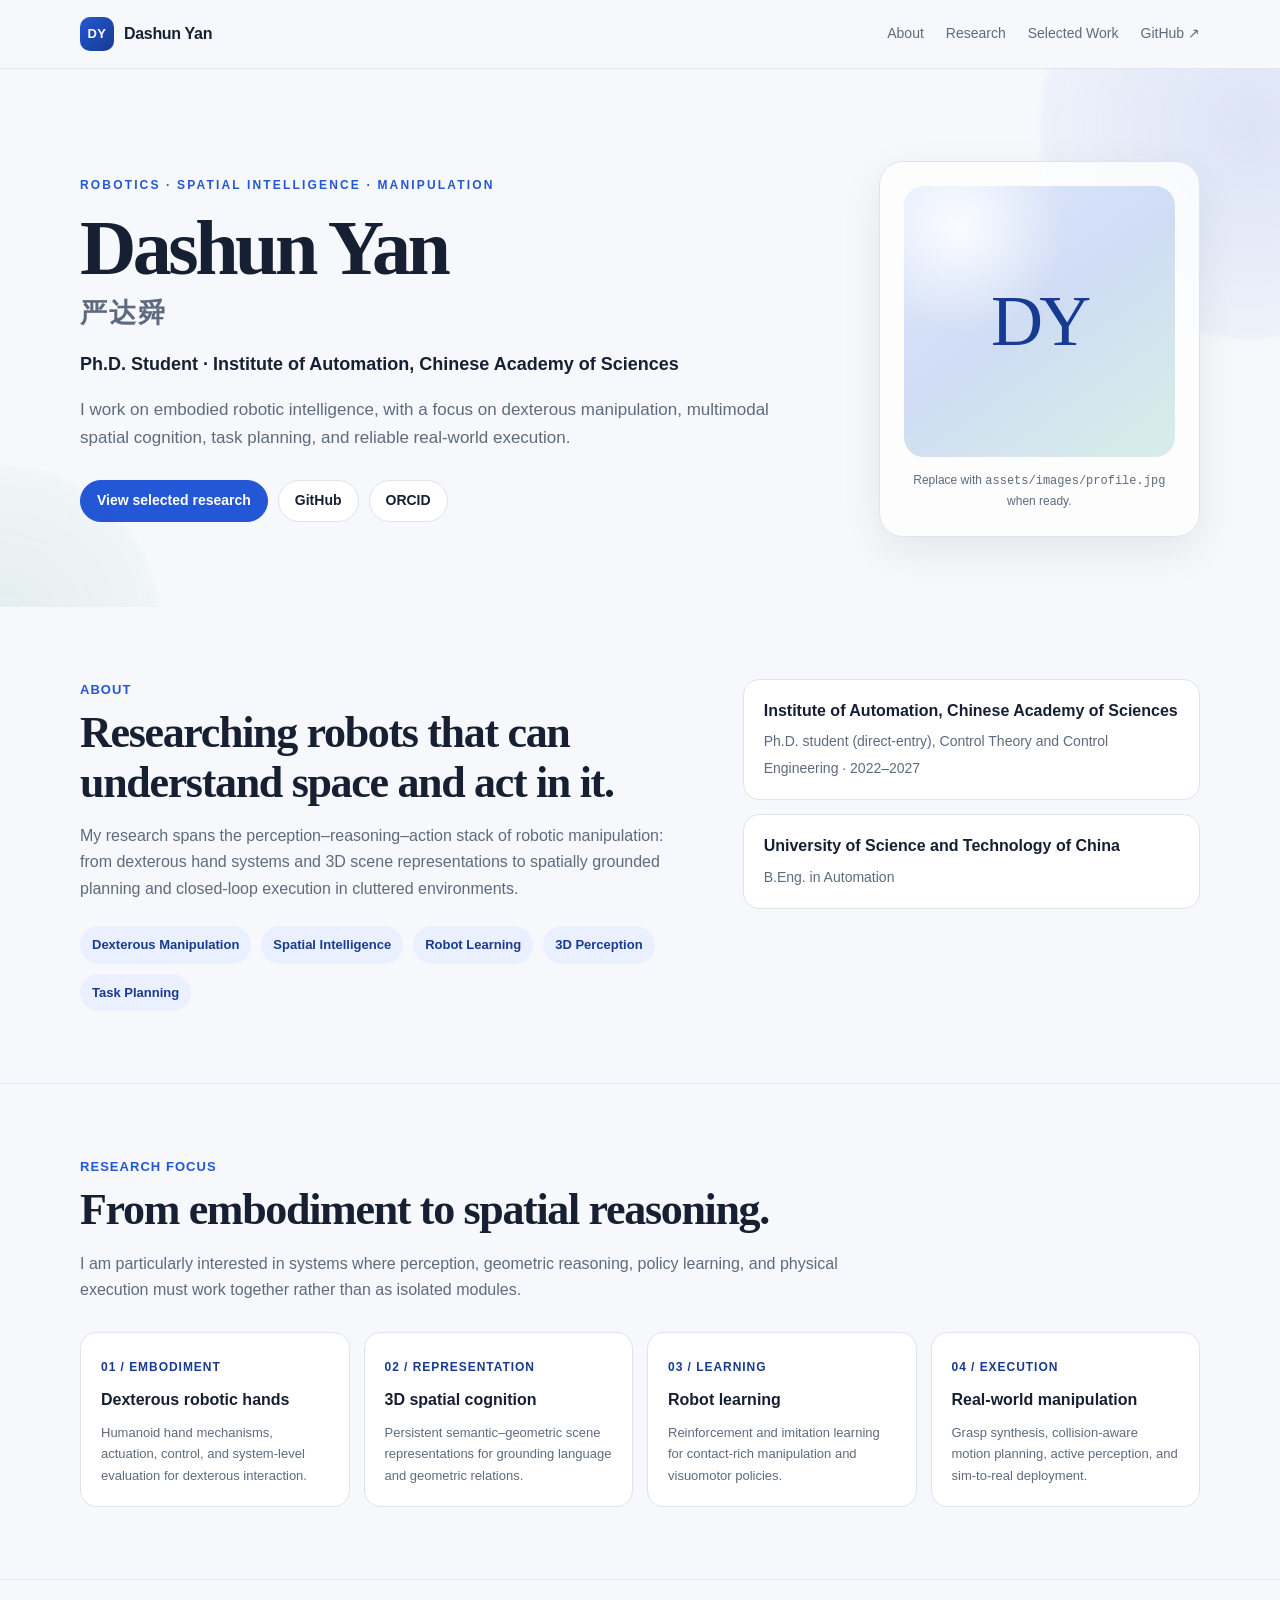
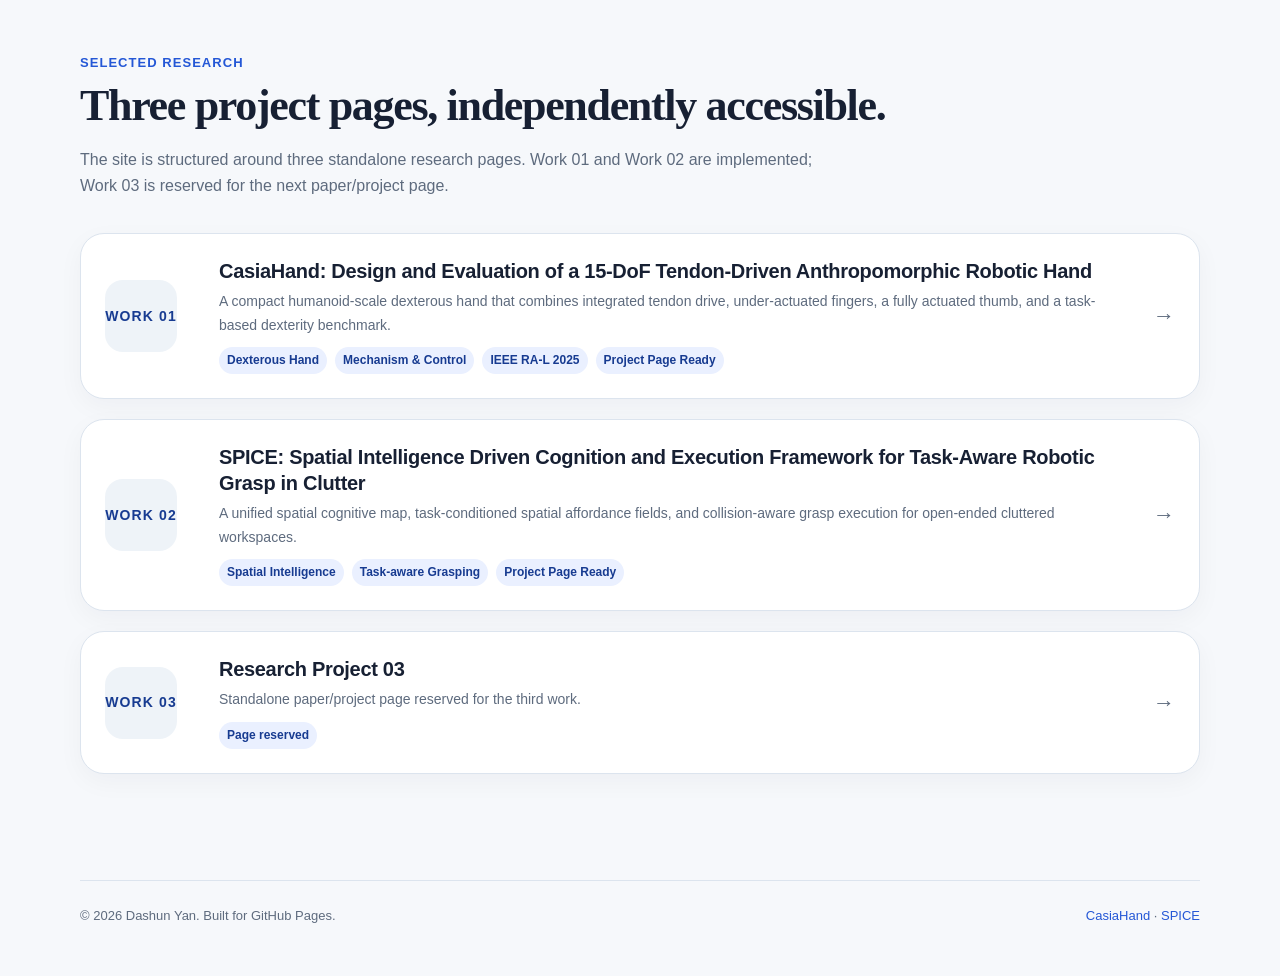
==== commit 8df85312: "Add files via upload" ====
--- a/index.html
+++ b/index.html
@@ -116,15 +116,16 @@
 
     <section class="section" id="works">
       <div class="container">
-        <p class="section-kicker">Phd research projects</p>
-        <h2>My Phd research project pages, independently accessible.</h2>
+        <p class="section-kicker">Selected research</p>
+        <h2>Three project pages, independently accessible.</h2>
         <p class="section-intro">
-          My Phd research is structured around three standalone researches.
+          The site is structured around three standalone research pages. Work 01 and Work 02 are implemented;
+          Work 03 is reserved for the next paper/project page.
         </p>
 
         <div class="work-grid">
           <a class="work-card" href="./projects/work1/">
-            <div class="work-index">01</div>
+            <div class="work-index">WORK 01</div>
             <div>
               <h3>CasiaHand: Design and Evaluation of a 15-DoF Tendon-Driven Anthropomorphic Robotic Hand</h3>
               <p>A compact humanoid-scale dexterous hand that combines integrated tendon drive, under-actuated fingers, a fully actuated thumb, and a task-based dexterity benchmark.</p>
@@ -134,7 +135,7 @@
           </a>
 
           <a class="work-card" href="./projects/spice/">
-            <div class="work-index">02</div>
+            <div class="work-index">WORK 02</div>
             <div>
               <h3>SPICE: Spatial Intelligence Driven Cognition and Execution Framework for Task-Aware Robotic Grasp in Clutter</h3>
               <p>A unified spatial cognitive map, task-conditioned spatial affordance fields, and collision-aware grasp execution for open-ended cluttered workspaces.</p>
@@ -144,10 +145,10 @@
           </a>
 
           <a class="work-card" href="./projects/work3/">
-            <div class="work-index">03</div>
+            <div class="work-index">WORK 03</div>
             <div>
               <h3>Research Project 03</h3>
-              <p>Upcoming project.</p>
+              <p>Standalone paper/project page reserved for the third work.</p>
               <div class="work-meta"><span>Page reserved</span></div>
             </div>
             <div class="arrow">→</div>
